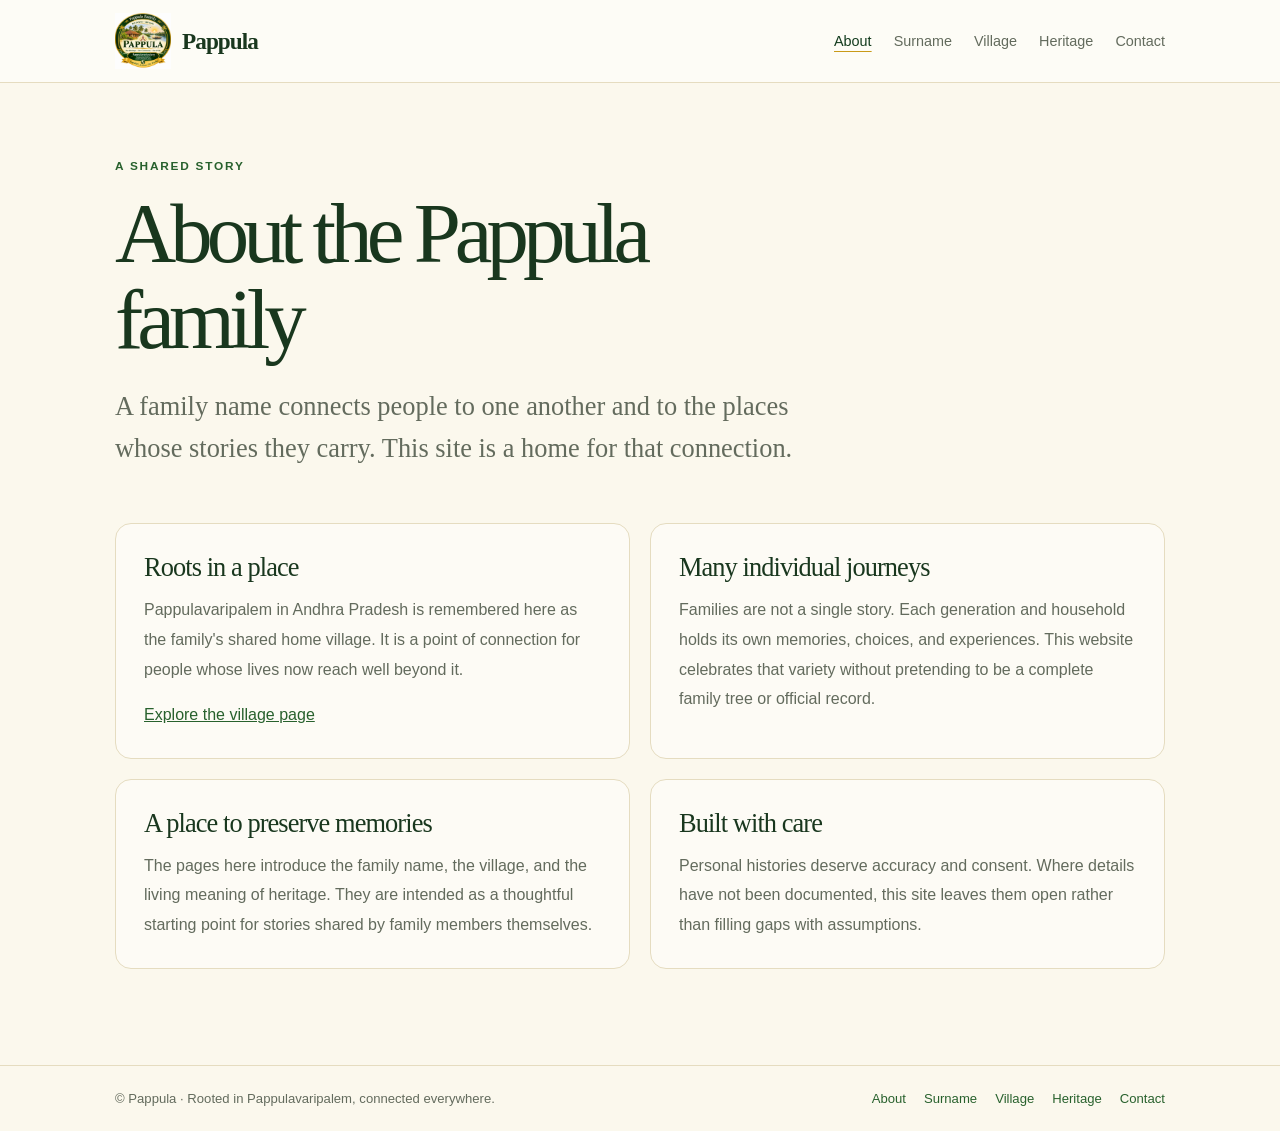
==== about.html @ 70eb8bc1 "Updated metadata" ====
<!doctype html>
<html lang="en">
  <head>
    <meta charset="utf-8">
    <meta name="viewport" content="width=device-width, initial-scale=1">
    <title>About the Pappula Family | Pappula</title>
    <meta name="description" content="Learn about the Pappula family website, its roots in Pappulavaripalem, and the community connected by a shared name.">
    <meta name="keywords" content="rajesh pappula, pappula, pappulavaripalem, telugu, Konaseema, Godhavari, Andhra">
    <meta name="theme-color" content="#fbf8ed">
    <meta property="article:modified_time" content="2026-11-16">
    <link rel="canonical" href="https://www.pappula.com/about.html">
    <link rel="icon" type="image/png" href="logo.png">
    <link rel="stylesheet" href="pages.css">
    <script type="application/ld+json">
      {
        "@context": "https://schema.org",
        "@type": "AboutPage",
        "name": "About the Pappula Family | Pappula",
        "url": "https://www.pappula.com/about.html",
        "dateModified": "2026-11-16"
      }
    </script>
  </head>
  <body>
    <header class="site-header">
      <div class="shell header-inner">
        <a class="brand" href="index.html" aria-label="Pappula home">
          <img class="brand-logo" src="logo.png" alt="">
          <span>Pappula</span>
        </a>
        <nav class="page-nav" aria-label="Main navigation">
          <a href="about.html" aria-current="page">About</a>
          <a href="surname.html">Surname</a>
          <a href="village.html">Village</a>
          <a href="heritage.html">Heritage</a>
          <a href="contact.html">Contact</a>
        </nav>
      </div>
    </header>
    <main class="shell page-main">
      <header class="page-intro">
        <p class="eyebrow">A shared story</p>
        <h1>About the Pappula family</h1>
        <p class="lead">
          A family name connects people to one another and to the places whose
          stories they carry. This site is a home for that connection.
        </p>
      </header>
      <div class="content-grid">
        <section class="content-card">
          <h2>Roots in a place</h2>
          <p>
            Pappulavaripalem in Andhra Pradesh is remembered here as the
            family's shared home village. It is a point of connection for
            people whose lives now reach well beyond it.
          </p>
          <p><a href="village.html">Explore the village page</a></p>
        </section>
        <section class="content-card">
          <h2>Many individual journeys</h2>
          <p>
            Families are not a single story. Each generation and household
            holds its own memories, choices, and experiences. This website
            celebrates that variety without pretending to be a complete family
            tree or official record.
          </p>
        </section>
        <section class="content-card">
          <h2>A place to preserve memories</h2>
          <p>
            The pages here introduce the family name, the village, and the
            living meaning of heritage. They are intended as a thoughtful
            starting point for stories shared by family members themselves.
          </p>
        </section>
        <section class="content-card">
          <h2>Built with care</h2>
          <p>
            Personal histories deserve accuracy and consent. Where details
            have not been documented, this site leaves them open rather than
            filling gaps with assumptions.
          </p>
        </section>
      </div>
    </main>
    <footer class="site-footer">
      <div class="shell footer-inner">
        <p>© Pappula · Rooted in Pappulavaripalem, connected everywhere.</p>
        <nav class="footer-nav" aria-label="Footer navigation">
          <a href="about.html">About</a><a href="surname.html">Surname</a><a href="village.html">Village</a><a href="heritage.html">Heritage</a><a href="contact.html">Contact</a>
        </nav>
      </div>
    </footer>
  </body>
</html>
---- pages.css ----
:root {
  color-scheme: light;
  --paper: #fbf8ed;
  --ink: #19371e;
  --muted: #636b5d;
  --green: #28612d;
  --green-dark: #123b1d;
  --gold: #c99a18;
  --line: #e5dcc0;
  --serif: Georgia, "Times New Roman", serif;
  --sans: "Segoe UI", Arial, sans-serif;
}

*,
*::before,
*::after {
  box-sizing: border-box;
}

body {
  margin: 0;
  background: var(--paper);
  color: var(--ink);
  font-family: var(--sans);
  -webkit-font-smoothing: antialiased;
}

a {
  color: var(--green);
}

a:focus-visible {
  outline: 3px solid var(--gold);
  outline-offset: 4px;
}

.shell {
  width: min(1050px, calc(100% - 48px));
  margin-inline: auto;
}

.site-header {
  border-bottom: 1px solid var(--line);
  background: rgb(255 255 255 / 48%);
}

.header-inner,
.brand,
.page-nav,
.footer-inner,
.footer-nav {
  display: flex;
  align-items: center;
}

.header-inner {
  min-height: 82px;
  justify-content: space-between;
  gap: 24px;
}

.brand {
  flex: 0 0 auto;
  gap: 11px;
  color: var(--ink);
  font-family: var(--serif);
  font-size: 1.45rem;
  font-weight: 700;
  letter-spacing: -0.04em;
  text-decoration: none;
}

.brand-logo {
  width: 56px;
  height: 56px;
  object-fit: contain;
}

.page-nav {
  flex-wrap: wrap;
  justify-content: flex-end;
  gap: 8px 22px;
}

.page-nav a {
  color: var(--muted);
  font-size: 0.9rem;
  text-decoration: none;
}

.page-nav a:hover,
.page-nav a[aria-current="page"] {
  color: var(--green-dark);
}

.page-nav a[aria-current="page"] {
  text-decoration: underline;
  text-decoration-color: var(--gold);
  text-underline-offset: 5px;
}

.page-main {
  min-height: calc(100vh - 170px);
  padding-block: 76px 96px;
}

.page-intro {
  max-width: 760px;
  margin-bottom: 54px;
}

.eyebrow {
  margin: 0 0 17px;
  color: var(--green);
  font-size: 0.74rem;
  font-weight: 700;
  letter-spacing: 0.15em;
  text-transform: uppercase;
}

h1,
h2,
p {
  margin-top: 0;
}

h1,
h2 {
  font-family: var(--serif);
  font-weight: 500;
}

h1 {
  max-width: 730px;
  margin-bottom: 22px;
  font-size: clamp(3rem, 7vw, 5.3rem);
  letter-spacing: -0.07em;
  line-height: 1.02;
}

.lead {
  max-width: 680px;
  margin-bottom: 0;
  color: var(--muted);
  font-family: var(--serif);
  font-size: clamp(1.25rem, 2.5vw, 1.65rem);
  line-height: 1.6;
}

.content-grid {
  display: grid;
  grid-template-columns: repeat(2, minmax(0, 1fr));
  gap: 20px;
}

.content-card {
  padding: 28px;
  border: 1px solid var(--line);
  border-radius: 16px;
  background: rgb(255 255 255 / 40%);
}

.content-card h2 {
  margin-bottom: 12px;
  font-size: 1.65rem;
  letter-spacing: -0.035em;
}

.content-card p,
.prose p,
.prose li {
  color: var(--muted);
  font-size: 1rem;
  line-height: 1.85;
}

.content-card p:last-child,
.prose p:last-child {
  margin-bottom: 0;
}

.prose {
  max-width: 740px;
}

.prose h2 {
  margin: 42px 0 12px;
  font-size: 1.85rem;
  letter-spacing: -0.035em;
}

.prose ul {
  padding-left: 1.25rem;
}

.callout {
  margin-top: 32px;
  padding: 25px 28px;
  border-left: 3px solid var(--gold);
  background: #f1ecd9;
}

.callout p {
  margin: 0;
  color: var(--ink);
  line-height: 1.8;
}

.site-footer {
  padding-block: 25px;
  border-top: 1px solid var(--line);
}

.footer-inner {
  justify-content: space-between;
  gap: 18px 28px;
}

.footer-inner p {
  margin: 0;
  color: var(--muted);
  font-size: 0.82rem;
}

.footer-nav {
  flex-wrap: wrap;
  gap: 8px 18px;
}

.footer-nav a {
  font-size: 0.82rem;
  text-decoration: none;
}

@media (max-width: 680px) {
  .shell {
    width: min(100% - 36px, 1050px);
  }

  .header-inner {
    align-items: flex-start;
    flex-direction: column;
    padding-block: 12px 16px;
  }

  .page-nav {
    justify-content: flex-start;
    gap: 12px 18px;
  }

  .page-main {
    padding-block: 55px 70px;
  }

  .page-intro {
    margin-bottom: 38px;
  }

  .content-grid {
    grid-template-columns: 1fr;
  }

  .content-card {
    padding: 23px;
  }

  .footer-inner {
    align-items: flex-start;
    flex-direction: column;
  }
}
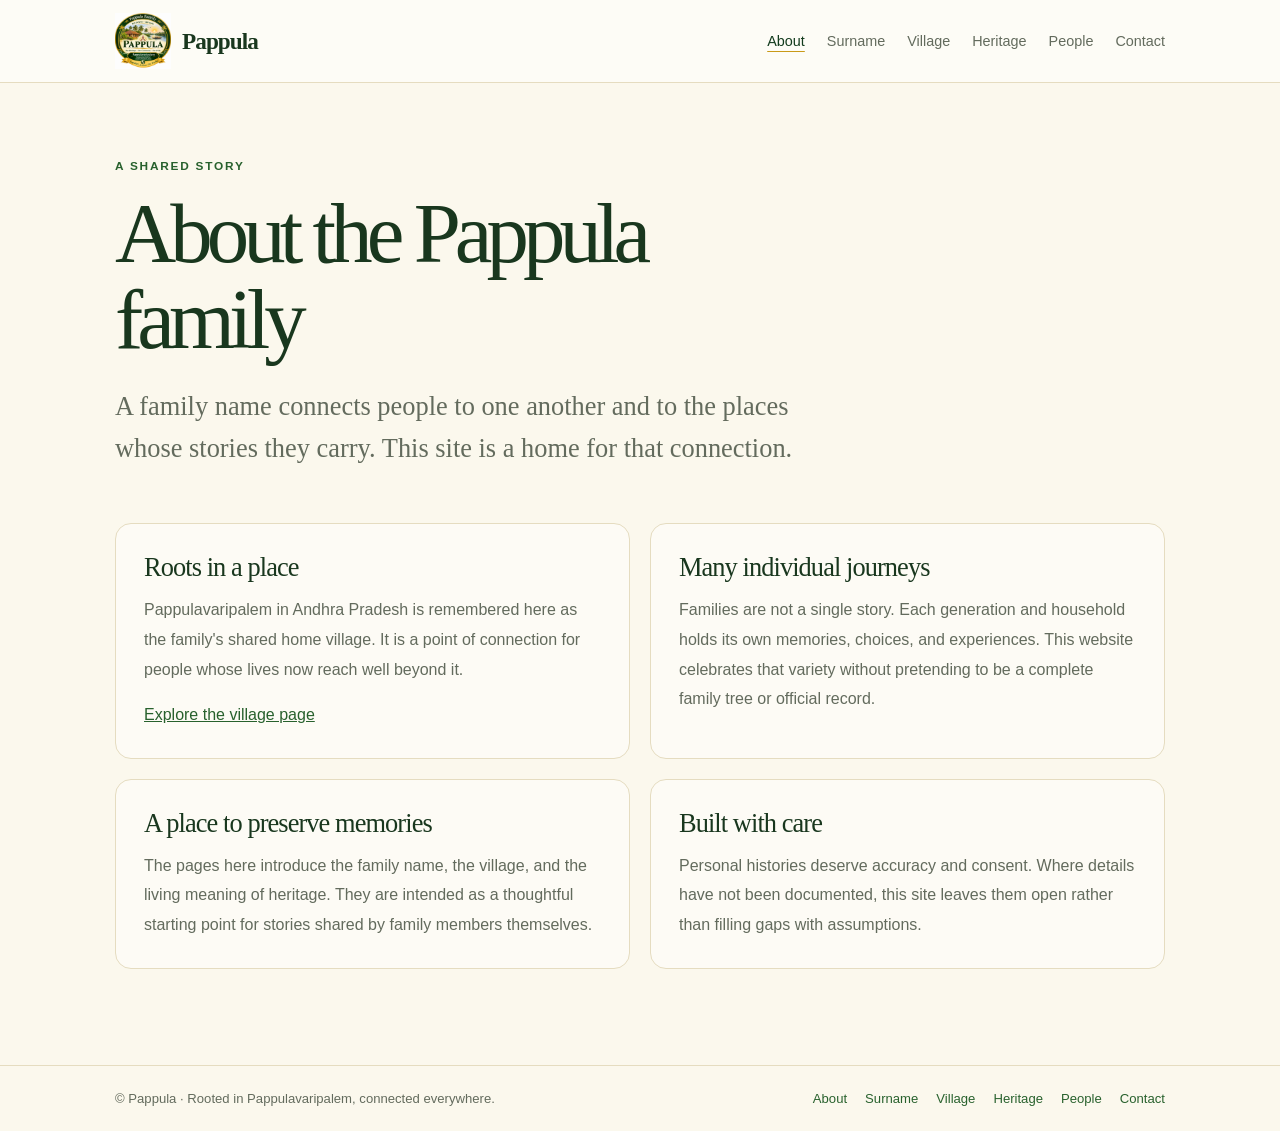
==== commit 9d64149f: "one" ====
--- a/about.html
+++ b/about.html
@@ -5,9 +5,9 @@
     <meta name="viewport" content="width=device-width, initial-scale=1">
     <title>About the Pappula Family | Pappula</title>
     <meta name="description" content="Learn about the Pappula family website, its roots in Pappulavaripalem, and the community connected by a shared name.">
-    <meta name="keywords" content="rajesh pappula, pappula, pappulavaripalem, telugu, Konaseema, Godhavari, Andhra">
+    <meta name="keywords" content="Pappula family, Pappula community, Pappulavaripalem, Telugu, Konaseema district, Godavari, Andhra Pradesh">
     <meta name="theme-color" content="#fbf8ed">
-    <meta property="article:modified_time" content="2026-11-16">
+    <meta property="article:modified_time" content="2026-11-26">
     <link rel="canonical" href="https://www.pappula.com/about.html">
     <link rel="icon" type="image/png" href="logo.png">
     <link rel="stylesheet" href="pages.css">
@@ -17,7 +17,7 @@
         "@type": "AboutPage",
         "name": "About the Pappula Family | Pappula",
         "url": "https://www.pappula.com/about.html",
-        "dateModified": "2026-11-16"
+        "dateModified": "2026-11-26"
       }
     </script>
   </head>
@@ -33,6 +33,7 @@
           <a href="surname.html">Surname</a>
           <a href="village.html">Village</a>
           <a href="heritage.html">Heritage</a>
+          <a href="people.html">People</a>
           <a href="contact.html">Contact</a>
         </nav>
       </div>
@@ -87,7 +88,7 @@
       <div class="shell footer-inner">
         <p>© Pappula · Rooted in Pappulavaripalem, connected everywhere.</p>
         <nav class="footer-nav" aria-label="Footer navigation">
-          <a href="about.html">About</a><a href="surname.html">Surname</a><a href="village.html">Village</a><a href="heritage.html">Heritage</a><a href="contact.html">Contact</a>
+          <a href="about.html">About</a><a href="surname.html">Surname</a><a href="village.html">Village</a><a href="heritage.html">Heritage</a><a href="people.html">People</a><a href="contact.html">Contact</a>
         </nav>
       </div>
     </footer>
